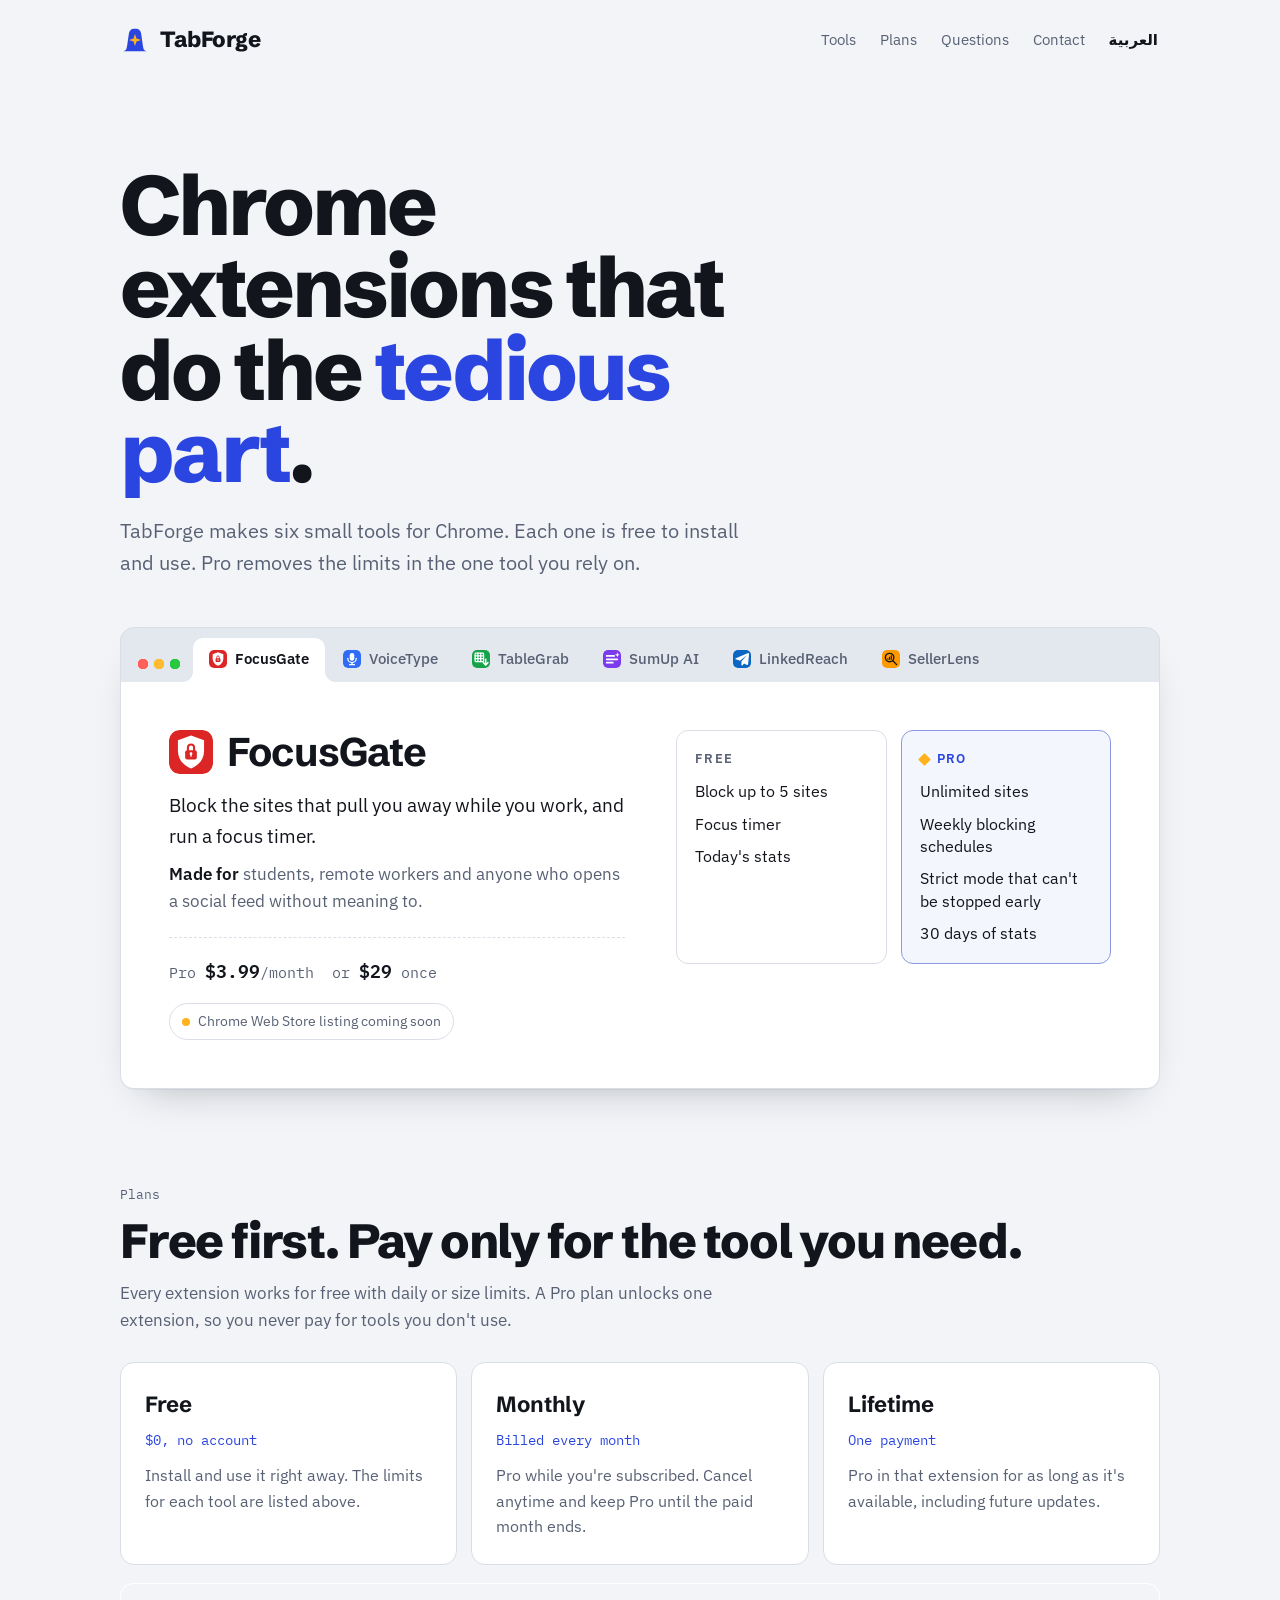
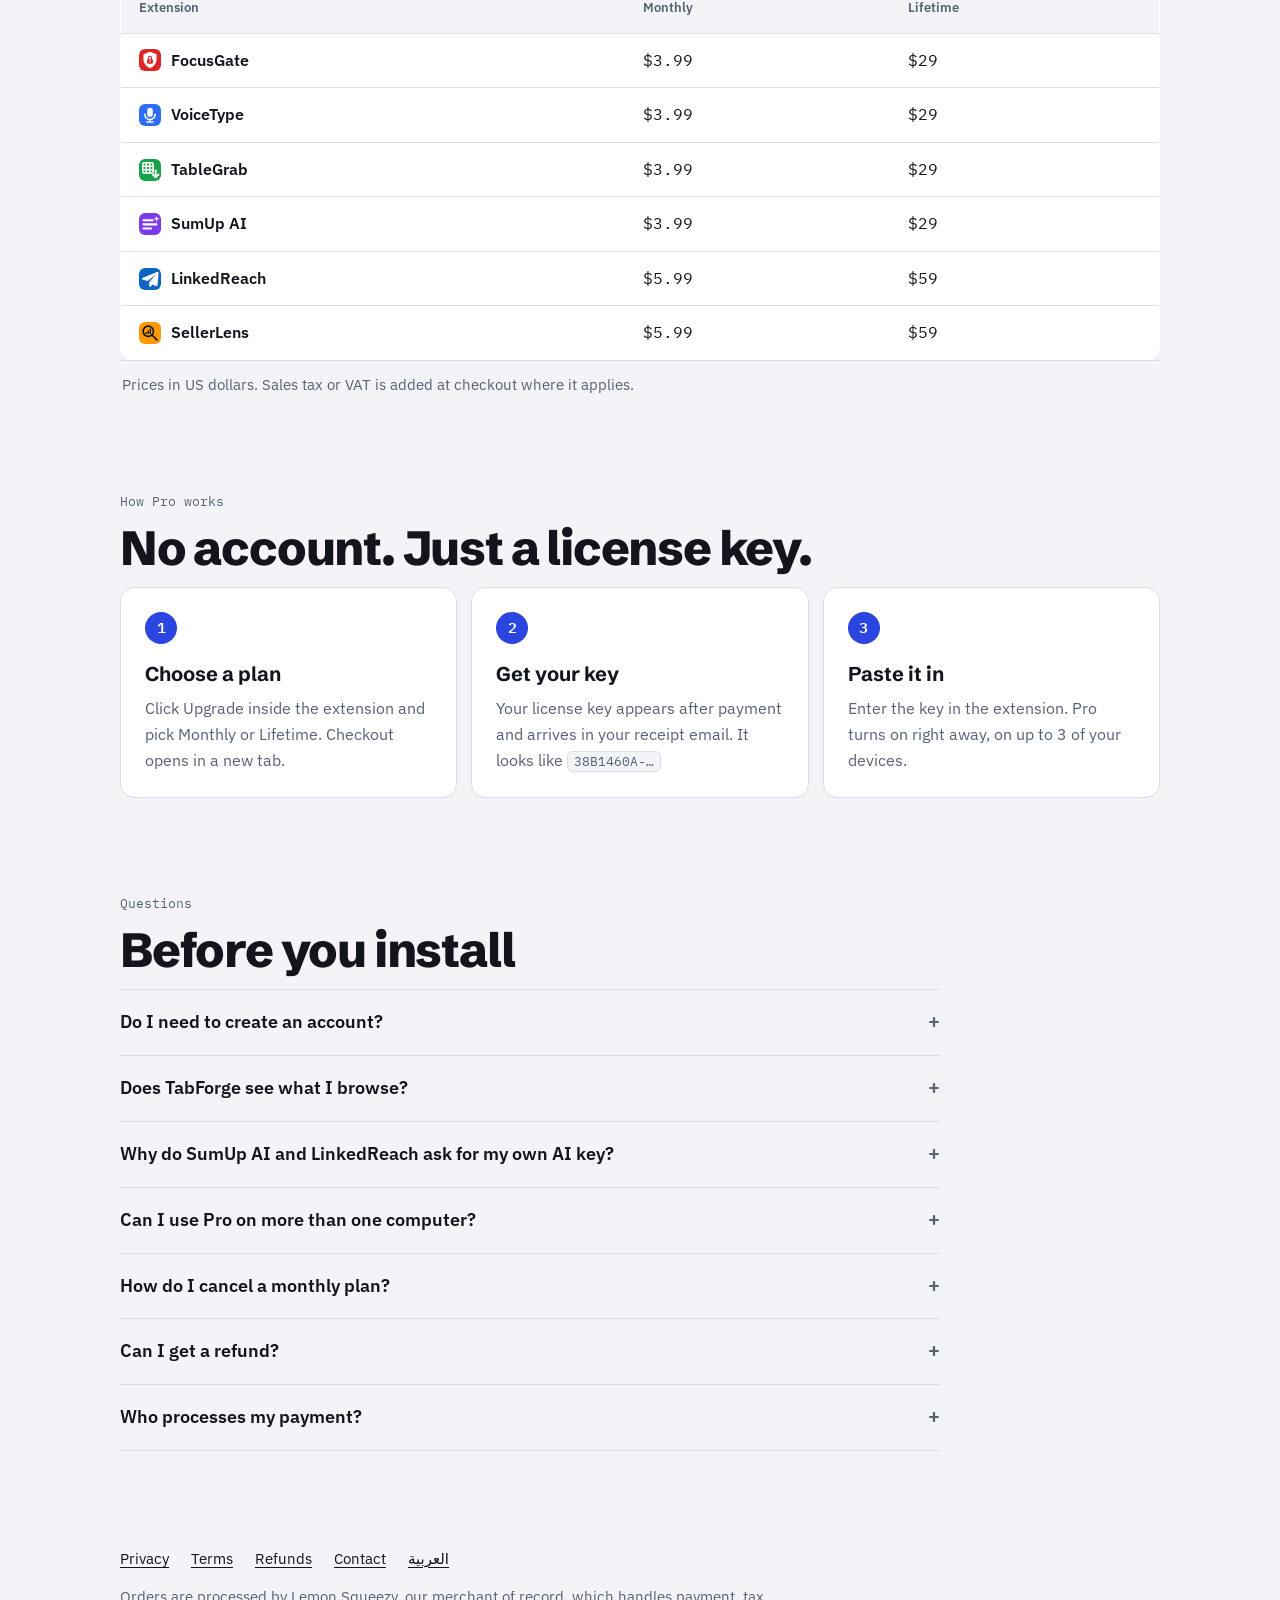
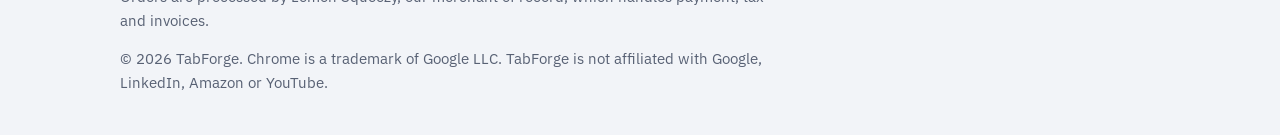
==== index.html @ 289bbcf0 "Add files via upload" ====
<!doctype html>
<html lang="en" dir="ltr">
<head>
  <meta charset="utf-8">
  <meta name="viewport" content="width=device-width, initial-scale=1">
  <title>TabForge: Chrome extensions that do the tedious part</title>
  <meta name="description" content="TabForge makes six focused Chrome extensions: FocusGate, VoiceType, TableGrab, SumUp AI, LinkedReach and SellerLens. Free to use, with optional Pro plans.">
  <link rel="icon" href="assets/logo.svg" type="image/svg+xml">
  <link rel="alternate" hreflang="ar" href="ar/">
  <link rel="alternate" hreflang="en" href="./">
  <link rel="preconnect" href="https://fonts.googleapis.com">
  <link rel="preconnect" href="https://fonts.gstatic.com" crossorigin>
  <link href="https://fonts.googleapis.com/css2?family=IBM+Plex+Mono:wght@400;600&family=IBM+Plex+Sans:wght@400;500;600&family=Schibsted+Grotesk:wght@700;800&display=swap" rel="stylesheet">
  <link rel="stylesheet" href="assets/style.css">
</head>
<body>
<a class="skip" href="#main">Skip to content</a>

<header class="site-head">
  <div class="wrap">
    <a class="brand" href="./"><img src="assets/logo.svg" alt="" width="30" height="30">TabForge</a>
    <nav class="nav" aria-label="Main">
      <a href="#tools">Tools</a>
      <a href="#plans">Plans</a>
      <a href="#faq">Questions</a>
      <a href="mailto:Devs@oaktreetech.com">Contact</a>
      <a class="lang" href="ar/" hreflang="ar" lang="ar">العربية</a>
    </nav>
  </div>
</header>

<main id="main">
  <div class="wrap">
    <div class="hero">
      <h1>Chrome extensions that do the <em>tedious part</em>.</h1>
      <p>TabForge makes six small tools for Chrome. Each one is free to install and use. Pro removes the limits in the one tool you rely on.</p>
    </div>

    <div class="window" id="tools">
      <nav class="strip" data-tabs aria-label="Extensions">
        <a class="tab" href="#focusgate" aria-selected="true"><img src="assets/icons/focusgate.svg" alt="">FocusGate</a>
        <a class="tab" href="#voicetype"><img src="assets/icons/voicetype.svg" alt="">VoiceType</a>
        <a class="tab" href="#tablegrab"><img src="assets/icons/tablegrab.svg" alt="">TableGrab</a>
        <a class="tab" href="#sumup-ai"><img src="assets/icons/sumup-ai.svg" alt="">SumUp AI</a>
        <a class="tab" href="#linkedreach"><img src="assets/icons/linkedreach.svg" alt="">LinkedReach</a>
        <a class="tab" href="#sellerlens"><img src="assets/icons/sellerlens.svg" alt="">SellerLens</a>
      </nav>

      <div class="panes">
        <article class="pane" id="focusgate">
          <div>
            <h3><img src="assets/icons/focusgate.svg" alt="">FocusGate</h3>
            <p class="lede">Block the sites that pull you away while you work, and run a focus timer.</p>
            <p class="for"><strong>Made for</strong> students, remote workers and anyone who opens a social feed without meaning to.</p>
            <div class="price-line"><span>Pro <b>$3.99</b>/month</span><span>or <b>$29</b> once</span></div>
            <span class="store-chip">Chrome Web Store listing coming soon</span>
          </div>
          <div class="tiers">
            <div class="tier"><h4>Free</h4><ul><li>Block up to 5 sites</li><li>Focus timer</li><li>Today's stats</li></ul></div>
            <div class="tier pro"><h4>Pro</h4><ul><li>Unlimited sites</li><li>Weekly blocking schedules</li><li>Strict mode that can't be stopped early</li><li>30 days of stats</li></ul></div>
          </div>
        </article>

        <article class="pane" id="voicetype">
          <div>
            <h3><img src="assets/icons/voicetype.svg" alt="">VoiceType</h3>
            <p class="lede">Speak into any text field on any website instead of typing.</p>
            <p class="for"><strong>Made for</strong> people who write a lot of messages and email, in Arabic dialects, English, French, German, Spanish, Turkish and more.</p>
            <div class="price-line"><span>Pro <b>$3.99</b>/month</span><span>or <b>$29</b> once</span></div>
            <span class="store-chip">Chrome Web Store listing coming soon</span>
          </div>
          <div class="tiers">
            <div class="tier"><h4>Free</h4><ul><li>20 dictation sessions a day</li><li>Mic button next to text fields</li><li>Keyboard shortcut</li></ul></div>
            <div class="tier pro"><h4>Pro</h4><ul><li>Unlimited dictation</li><li>Voice commands such as "new line" and "period"</li><li>Your own word replacements</li></ul></div>
          </div>
        </article>

        <article class="pane" id="tablegrab">
          <div>
            <h3><img src="assets/icons/tablegrab.svg" alt="">TableGrab</h3>
            <p class="lede">Turn any table or list on a web page into a spreadsheet file in one click.</p>
            <p class="for"><strong>Made for</strong> analysts, researchers and marketers who copy data out of websites.</p>
            <div class="price-line"><span>Pro <b>$3.99</b>/month</span><span>or <b>$29</b> once</span></div>
            <span class="store-chip">Chrome Web Store listing coming soon</span>
          </div>
          <div class="tiers">
            <div class="tier"><h4>Free</h4><ul><li>Up to 100 rows per export</li><li>CSV and JSON</li><li>Copy and paste into Google Sheets</li></ul></div>
            <div class="tier pro"><h4>Pro</h4><ul><li>Unlimited rows</li><li>Collect a table across many pages</li><li>Excel files</li></ul></div>
          </div>
        </article>

        <article class="pane" id="sumup-ai">
          <div>
            <h3><img src="assets/icons/sumup-ai.svg" alt="">SumUp AI</h3>
            <p class="lede">Summarize any article or YouTube video in a side panel, then ask it questions.</p>
            <p class="for"><strong>Made for</strong> students and readers. Use your own OpenAI, Claude or Gemini key, or Chrome's built-in AI.</p>
            <div class="price-line"><span>Pro <b>$3.99</b>/month</span><span>or <b>$29</b> once</span></div>
            <span class="store-chip">Chrome Web Store listing coming soon</span>
          </div>
          <div class="tiers">
            <div class="tier"><h4>Free</h4><ul><li>5 summaries a day</li><li>Pages and YouTube videos</li><li>Choice of length and language</li></ul></div>
            <div class="tier pro"><h4>Pro</h4><ul><li>Unlimited summaries</li><li>Chat with the page</li><li>History of past summaries</li><li>Export</li></ul></div>
          </div>
        </article>

        <article class="pane" id="linkedreach">
          <div>
            <h3><img src="assets/icons/linkedreach.svg" alt="">LinkedReach</h3>
            <p class="lede">Write LinkedIn messages from templates that fill in each person's details, and track who to follow up with.</p>
            <p class="for"><strong>Made for</strong> salespeople, recruiters and job seekers. Your contacts stay in your browser.</p>
            <div class="price-line"><span>Pro <b>$5.99</b>/month</span><span>or <b>$59</b> once</span></div>
            <span class="store-chip">Chrome Web Store listing coming soon</span>
          </div>
          <div class="tiers">
            <div class="tier"><h4>Free</h4><ul><li>3 message templates</li><li>25 saved contacts</li><li>Follow-up reminders</li></ul></div>
            <div class="tier pro"><h4>Pro</h4><ul><li>Unlimited templates and contacts</li><li>AI-written drafts with your own key</li><li>CSV export</li></ul></div>
          </div>
        </article>

        <article class="pane" id="sellerlens">
          <div>
            <h3><img src="assets/icons/sellerlens.svg" alt="">SellerLens</h3>
            <p class="lede">See estimated monthly sales, a listing score and a profit calculator on every Amazon product page.</p>
            <p class="for"><strong>Made for</strong> Amazon sellers and product researchers on Amazon.com, .sa, .ae, .eg, .co.uk, .de, .ca and .in.</p>
            <div class="price-line"><span>Pro <b>$5.99</b>/month</span><span>or <b>$59</b> once</span></div>
            <span class="store-chip">Chrome Web Store listing coming soon</span>
          </div>
          <div class="tiers">
            <div class="tier"><h4>Free</h4><ul><li>Product page analysis</li><li>Sales and revenue estimate</li><li>Profit calculator</li></ul></div>
            <div class="tier pro"><h4>Pro</h4><ul><li>Saved profit calculations</li><li>Analysis on search result pages</li><li>Export</li></ul></div>
          </div>
        </article>
      </div>
    </div>

    <section id="plans" aria-labelledby="plans-title">
      <p class="eyebrow">Plans</p>
      <h2 id="plans-title">Free first. Pay only for the tool you need.</h2>
      <p class="section-intro">Every extension works for free with daily or size limits. A Pro plan unlocks one extension, so you never pay for tools you don't use.</p>

      <div class="plans">
        <div class="plan"><h3>Free</h3><p class="tag">$0, no account</p><p>Install and use it right away. The limits for each tool are listed above.</p></div>
        <div class="plan"><h3>Monthly</h3><p class="tag">Billed every month</p><p>Pro while you're subscribed. Cancel anytime and keep Pro until the paid month ends.</p></div>
        <div class="plan"><h3>Lifetime</h3><p class="tag">One payment</p><p>Pro in that extension for as long as it's available, including future updates.</p></div>
      </div>

      <div class="table-scroll">
        <table class="price-table">
          <caption class="fine">Prices in US dollars. Sales tax or VAT is added at checkout where it applies.</caption>
          <thead><tr><th scope="col">Extension</th><th scope="col">Monthly</th><th scope="col">Lifetime</th></tr></thead>
          <tbody>
            <tr><th scope="row"><span class="tool"><img src="assets/icons/focusgate.svg" alt="">FocusGate</span></th><td class="num">$3.99</td><td class="num">$29</td></tr>
            <tr><th scope="row"><span class="tool"><img src="assets/icons/voicetype.svg" alt="">VoiceType</span></th><td class="num">$3.99</td><td class="num">$29</td></tr>
            <tr><th scope="row"><span class="tool"><img src="assets/icons/tablegrab.svg" alt="">TableGrab</span></th><td class="num">$3.99</td><td class="num">$29</td></tr>
            <tr><th scope="row"><span class="tool"><img src="assets/icons/sumup-ai.svg" alt="">SumUp AI</span></th><td class="num">$3.99</td><td class="num">$29</td></tr>
            <tr><th scope="row"><span class="tool"><img src="assets/icons/linkedreach.svg" alt="">LinkedReach</span></th><td class="num">$5.99</td><td class="num">$59</td></tr>
            <tr><th scope="row"><span class="tool"><img src="assets/icons/sellerlens.svg" alt="">SellerLens</span></th><td class="num">$5.99</td><td class="num">$59</td></tr>
          </tbody>
        </table>
      </div>
    </section>

    <section aria-labelledby="how-title">
      <p class="eyebrow">How Pro works</p>
      <h2 id="how-title">No account. Just a license key.</h2>
      <ol class="steps">
        <li><h3>Choose a plan</h3><p>Click Upgrade inside the extension and pick Monthly or Lifetime. Checkout opens in a new tab.</p></li>
        <li><h3>Get your key</h3><p>Your license key appears after payment and arrives in your receipt email. It looks like <span class="key">38B1460A-…</span></p></li>
        <li><h3>Paste it in</h3><p>Enter the key in the extension. Pro turns on right away, on up to 3 of your devices.</p></li>
      </ol>
    </section>

    <section id="faq" aria-labelledby="faq-title">
      <p class="eyebrow">Questions</p>
      <h2 id="faq-title">Before you install</h2>
      <div class="faq">
        <details><summary>Do I need to create an account?</summary><p>No. The free version works as soon as you install it. Pro only needs the license key from your receipt email.</p></details>
        <details><summary>Does TabForge see what I browse?</summary><p>No. We don't run servers that collect your data. Your settings, contacts and history stay in your browser. The only data that leaves it is described in each extension's <a href="privacy.html">privacy policy</a>, such as a license check or text you send to the AI provider you picked.</p></details>
        <details><summary>Why do SumUp AI and LinkedReach ask for my own AI key?</summary><p>So you pay the AI provider directly at their price and your text goes straight to them. The key is stored in your browser and sent only to that provider. SumUp AI also works with Chrome's built-in AI, which needs no key.</p></details>
        <details><summary>Can I use Pro on more than one computer?</summary><p>Yes. One license key works on up to 3 Chrome profiles or devices. You can free a slot by removing the key from an old device.</p></details>
        <details><summary>How do I cancel a monthly plan?</summary><p>Use the "Manage subscription" link in your receipt email. Pro stays on until the end of the month you paid for, then the extension returns to the free version. Your data is kept.</p></details>
        <details><summary>Can I get a refund?</summary><p>Yes, within 14 days of your first payment for any plan. See the <a href="refund.html">refund policy</a>.</p></details>
        <details><summary>Who processes my payment?</summary><p>Orders are processed by Lemon Squeezy, our merchant of record. They handle the payment, sales tax and your invoice. We never see your card details.</p></details>
      </div>
    </section>
  </div>
</main>

<footer class="site-foot">
  <div class="wrap">
    <nav aria-label="Legal">
      <a href="privacy.html">Privacy</a>
      <a href="terms.html">Terms</a>
      <a href="refund.html">Refunds</a>
      <a href="mailto:Devs@oaktreetech.com">Contact</a>
      <a href="ar/" hreflang="ar" lang="ar">العربية</a>
    </nav>
    <p>Orders are processed by Lemon Squeezy, our merchant of record, which handles payment, tax and invoices.</p>
    <p>© 2026 TabForge. Chrome is a trademark of Google LLC. TabForge is not affiliated with Google, LinkedIn, Amazon or YouTube.</p>
  </div>
</footer>

<script src="assets/tabs.js"></script>
</body>
</html>
---- assets/style.css ----
/* TabForge site. Tokens first; every color and type decision derives from these. */
:root {
  --paper: #f2f4f8;
  --paper-deep: #e3e7ee;
  --surface: #ffffff;
  --ink: #12151c;
  --muted: #586174;
  --line: #d9dee7;
  --cobalt: #2b45e0;
  --cobalt-ink: #ffffff;
  --spark: #ffb21a;
  --spark-ink: #3a2600;
  --shadow: 0 1px 0 rgba(18, 21, 28, .04), 0 18px 40px -24px rgba(18, 21, 28, .35);

  --display: "Schibsted Grotesk", "IBM Plex Sans", system-ui, sans-serif;
  --body: "IBM Plex Sans", system-ui, -apple-system, "Segoe UI", sans-serif;
  --mono: "IBM Plex Mono", ui-monospace, "Cascadia Mono", monospace;

  --gutter: clamp(16px, 4vw, 40px);
  --max: 1120px;
  --radius: 14px;
  color-scheme: light;
}

@media (prefers-color-scheme: dark) {
  :root {
    --paper: #0f1218;
    --paper-deep: #0a0c11;
    --surface: #171b23;
    --ink: #e9ecf2;
    --muted: #9aa3b5;
    --line: #2a303c;
    --cobalt: #8a9aff;
    --cobalt-ink: #0b0f2a;
    --spark: #ffc34d;
    --spark-ink: #2a1b00;
    --shadow: 0 1px 0 rgba(0, 0, 0, .3), 0 18px 40px -24px rgba(0, 0, 0, .8);
    color-scheme: dark;
  }
}

html[lang="ar"] {
  --display: "IBM Plex Sans Arabic", "IBM Plex Sans", system-ui, sans-serif;
  --body: "IBM Plex Sans Arabic", "IBM Plex Sans", system-ui, sans-serif;
}

*, *::before, *::after { box-sizing: border-box; }

html { -webkit-text-size-adjust: 100%; scroll-behavior: smooth; }
@media (prefers-reduced-motion: reduce) { html { scroll-behavior: auto; } }

body {
  margin: 0;
  background: var(--paper);
  color: var(--ink);
  font-family: var(--body);
  font-size: 17px;
  line-height: 1.6;
  overflow-x: hidden;
}

img, svg { display: block; max-width: 100%; }
a { color: var(--cobalt); text-underline-offset: 3px; }
a:hover { text-decoration-thickness: 2px; }

:focus-visible {
  outline: 3px solid var(--cobalt);
  outline-offset: 3px;
  border-radius: 6px;
}

.skip {
  position: absolute; inset-inline-start: 12px; top: -60px;
  background: var(--ink); color: var(--paper); padding: 10px 14px; border-radius: 8px; z-index: 10;
}
.skip:focus { top: 12px; }

.wrap { max-width: var(--max); margin: 0 auto; padding: 0 var(--gutter); }

/* ---------- Header ---------- */
.site-head { padding: 22px 0; }
.site-head .wrap { display: flex; align-items: center; justify-content: space-between; gap: 16px; flex-wrap: wrap; }
.brand {
  display: inline-flex; align-items: center; gap: 10px;
  font-family: var(--display); font-weight: 800; font-size: 22px; letter-spacing: -.02em;
  color: var(--ink); text-decoration: none;
}
.brand svg { width: 30px; height: 30px; }
.nav { display: flex; gap: 6px 20px; flex-wrap: wrap; font-size: 15px; }
.nav a { color: var(--muted); text-decoration: none; padding: 6px 2px; }
.nav a:hover { color: var(--ink); }
.nav .lang { color: var(--ink); font-weight: 600; }

/* ---------- Hero ---------- */
.hero { padding: clamp(28px, 7vw, 84px) 0 clamp(28px, 5vw, 48px); }
.hero h1 {
  font-family: var(--display);
  font-weight: 800;
  font-size: clamp(38px, 7.2vw, 84px);
  line-height: .98;
  letter-spacing: -.035em;
  margin: 0;
  max-width: 13ch;
}
html[lang="ar"] .hero h1 { letter-spacing: 0; line-height: 1.2; max-width: 16ch; }
.hero h1 em { font-style: normal; color: var(--cobalt); }
.hero p {
  margin: 22px 0 0;
  font-size: clamp(17px, 2vw, 20px);
  color: var(--muted);
  max-width: 52ch;
}

/* ---------- Signature: the browser window ---------- */
.window {
  background: var(--paper-deep);
  border: 1px solid var(--line);
  border-radius: var(--radius);
  box-shadow: var(--shadow);
  overflow: hidden;
}
.strip {
  display: flex;
  align-items: flex-end;
  gap: 2px;
  padding: 10px 12px 0;
  overflow-x: auto;
  scrollbar-width: thin;
}
.strip::before {
  /* window controls, purely decorative */
  content: "";
  flex: 0 0 auto;
  width: 46px; height: 12px;
  margin: 0 8px 12px 4px;
  background:
    radial-gradient(circle at 6px 6px, #ff5f57 5px, transparent 5.5px),
    radial-gradient(circle at 22px 6px, #febc2e 5px, transparent 5.5px),
    radial-gradient(circle at 38px 6px, #28c840 5px, transparent 5.5px);
}
html[dir="rtl"] .strip::before { margin: 0 4px 12px 8px; }

.tab {
  position: relative;
  flex: 0 0 auto;
  display: inline-flex; align-items: center; gap: 8px;
  padding: 9px 16px 11px;
  border-radius: 10px 10px 0 0;
  color: var(--muted);
  font-size: 15px; font-weight: 500;
  text-decoration: none;
  white-space: nowrap;
  transition: background-color .15s ease, color .15s ease;
}
.tab img { width: 18px; height: 18px; border-radius: 5px; }
.tab:hover { color: var(--ink); background: color-mix(in srgb, var(--surface) 45%, transparent); }
.tab[aria-selected="true"] {
  background: var(--surface);
  color: var(--ink);
  font-weight: 600;
}
/* concave feet that make the active tab read as a real browser tab */
.tab[aria-selected="true"]::before,
.tab[aria-selected="true"]::after {
  content: "";
  position: absolute; bottom: 0;
  width: 10px; height: 10px;
  pointer-events: none;
}
.tab[aria-selected="true"]::before {
  inset-inline-start: -10px;
  background: radial-gradient(circle at 0 0, transparent 9.5px, var(--surface) 10px);
}
.tab[aria-selected="true"]::after {
  inset-inline-end: -10px;
  background: radial-gradient(circle at 100% 0, transparent 9.5px, var(--surface) 10px);
}
html[dir="rtl"] .tab[aria-selected="true"]::before { background: radial-gradient(circle at 100% 0, transparent 9.5px, var(--surface) 10px); }
html[dir="rtl"] .tab[aria-selected="true"]::after { background: radial-gradient(circle at 0 0, transparent 9.5px, var(--surface) 10px); }

.panes { background: var(--surface); }
.pane {
  display: grid;
  grid-template-columns: minmax(0, 1.05fr) minmax(0, 1fr);
  gap: clamp(20px, 4vw, 56px);
  padding: clamp(22px, 4vw, 48px);
  border-top: 1px solid var(--line);
}
.pane:first-child { border-top: 0; }
.js .pane { border-top: 0; }
.js .pane[hidden] { display: none; }

.pane h3 {
  font-family: var(--display);
  font-size: clamp(28px, 3.6vw, 40px);
  line-height: 1.05;
  letter-spacing: -.02em;
  margin: 0;
  display: flex; align-items: center; gap: 14px;
}
html[lang="ar"] .pane h3 { letter-spacing: 0; line-height: 1.3; }
.pane h3 img { width: 44px; height: 44px; border-radius: 11px; flex: 0 0 auto; }
.pane .lede { font-size: 19px; margin: 16px 0 10px; }
.pane .for { color: var(--muted); margin: 0 0 22px; }
.pane .for strong { color: var(--ink); font-weight: 600; }

.price-line {
  display: flex; flex-wrap: wrap; gap: 8px 18px; align-items: baseline;
  font-family: var(--mono); font-size: 15px; color: var(--muted);
  padding-top: 18px; border-top: 1px dashed var(--line);
}
.price-line b { color: var(--ink); font-weight: 600; font-size: 18px; }
.store-chip {
  display: inline-flex; align-items: center; gap: 8px;
  margin-top: 18px;
  font-size: 14px; color: var(--muted);
  border: 1px solid var(--line); border-radius: 999px; padding: 6px 12px;
}
.store-chip::before { content: ""; width: 8px; height: 8px; border-radius: 50%; background: var(--spark); }

.tiers { display: grid; grid-template-columns: 1fr 1fr; gap: 14px; align-content: start; }
.tier {
  border: 1px solid var(--line);
  border-radius: 12px;
  padding: 18px 18px 8px;
}
.tier h4 {
  margin: 0 0 10px;
  font-size: 13px; font-weight: 600; letter-spacing: .08em; text-transform: uppercase;
  color: var(--muted);
}
html[lang="ar"] .tier h4 { letter-spacing: 0; font-size: 15px; }
.tier.pro { border-color: color-mix(in srgb, var(--cobalt) 45%, var(--line)); background: color-mix(in srgb, var(--cobalt) 5%, var(--surface)); }
.tier.pro h4 { color: var(--cobalt); display: flex; align-items: center; gap: 8px; }
.tier.pro h4::before {
  /* the spark from the logo marks Pro everywhere */
  content: "";
  width: 9px; height: 9px;
  background: var(--spark);
  transform: rotate(45deg);
  border-radius: 1px;
}
.tier ul { margin: 0; padding: 0; list-style: none; }
.tier li { padding: 0 0 10px; font-size: 15.5px; line-height: 1.45; }

/* ---------- Sections ---------- */
section { padding: clamp(48px, 8vw, 96px) 0 0; }
.eyebrow {
  font-family: var(--mono); font-size: 13px; color: var(--muted);
  margin: 0 0 10px;
}
h2 {
  font-family: var(--display);
  font-weight: 800;
  font-size: clamp(30px, 4.4vw, 48px);
  line-height: 1.05;
  letter-spacing: -.025em;
  margin: 0 0 14px;
}
html[lang="ar"] h2 { letter-spacing: 0; line-height: 1.3; }
.section-intro { color: var(--muted); max-width: 60ch; margin: 0 0 28px; }

/* Plans */
.plans { display: grid; grid-template-columns: repeat(3, minmax(0, 1fr)); gap: 14px; }
.plan {
  background: var(--surface);
  border: 1px solid var(--line);
  border-radius: var(--radius);
  padding: 24px;
}
.plan h3 { font-family: var(--display); font-size: 22px; margin: 0 0 6px; }
.plan .tag { font-family: var(--mono); font-size: 14px; color: var(--cobalt); margin: 0 0 12px; }
.plan p { margin: 0; color: var(--muted); font-size: 16px; }

.price-table {
  width: 100%;
  margin-top: 18px;
  border-collapse: collapse;
  background: var(--surface);
  border: 1px solid var(--line);
  border-radius: var(--radius);
  overflow: hidden;
  font-size: 16px;
}
.table-scroll { overflow-x: auto; border-radius: var(--radius); }
.price-table th, .price-table td { padding: 14px 18px; text-align: start; border-bottom: 1px solid var(--line); }
.price-table tr:last-child td { border-bottom: 0; }
.price-table thead th { font-size: 13px; font-weight: 600; color: var(--muted); background: var(--paper); }
.price-table td.num { font-family: var(--mono); white-space: nowrap; }
.price-table .tool { display: flex; align-items: center; gap: 10px; font-weight: 600; white-space: nowrap; }
.price-table .tool img { width: 22px; height: 22px; border-radius: 6px; }
.fine { font-size: 14.5px; color: var(--muted); margin: 12px 0 0; }

/* How Pro works: a real three-step sequence */
.steps { list-style: none; margin: 0; padding: 0; display: grid; grid-template-columns: repeat(3, minmax(0, 1fr)); gap: 14px; counter-reset: step; }
.steps li {
  counter-increment: step;
  background: var(--surface);
  border: 1px solid var(--line);
  border-radius: var(--radius);
  padding: 24px;
}
.steps li::before {
  content: counter(step);
  display: inline-grid; place-items: center;
  width: 32px; height: 32px; border-radius: 50%;
  background: var(--cobalt); color: var(--cobalt-ink);
  font-family: var(--mono); font-weight: 600; font-size: 15px;
  margin-bottom: 14px;
}
.steps h3 { font-family: var(--display); font-size: 20px; margin: 0 0 6px; }
.steps p { margin: 0; color: var(--muted); font-size: 16px; }
.key {
  font-family: var(--mono); font-size: 13px;
  background: var(--paper); border: 1px solid var(--line); border-radius: 6px;
  padding: 1px 6px; white-space: nowrap;
}

/* FAQ */
.faq { border-top: 1px solid var(--line); max-width: 820px; }
.faq details { border-bottom: 1px solid var(--line); }
.faq summary {
  cursor: pointer; list-style: none;
  padding: 18px 0;
  font-weight: 600; font-size: 18px;
  display: flex; justify-content: space-between; gap: 16px;
}
.faq summary::-webkit-details-marker { display: none; }
.faq summary::after { content: "+"; font-family: var(--mono); color: var(--muted); font-size: 20px; line-height: 1.2; }
.faq details[open] summary::after { content: "−"; }
.faq details p { margin: 0 0 18px; color: var(--muted); max-width: 70ch; }

/* Contact */
.contact {
  display: flex; flex-wrap: wrap; align-items: center; justify-content: space-between; gap: 18px;
  background: var(--surface); border: 1px solid var(--line); border-radius: var(--radius);
  padding: clamp(22px, 4vw, 36px);
}
.contact h2 { margin: 0 0 6px; font-size: clamp(26px, 3.4vw, 36px); }
.contact p { margin: 0; color: var(--muted); }
.button {
  display: inline-flex; align-items: center; justify-content: center; min-height: 48px;
  padding: 0 22px; border-radius: 10px;
  background: var(--cobalt); color: var(--cobalt-ink);
  font-weight: 600; text-decoration: none;
}
.button:hover { filter: brightness(1.08); }

/* Footer */
.site-foot { padding: clamp(48px, 8vw, 96px) 0 40px; font-size: 15px; color: var(--muted); }
.site-foot .wrap { display: grid; gap: 14px; }
.site-foot nav { display: flex; flex-wrap: wrap; gap: 8px 22px; }
.site-foot nav a { color: var(--ink); }
.site-foot p { margin: 0; max-width: 72ch; }

/* ---------- Legal pages ---------- */
.doc { max-width: 760px; padding-top: clamp(20px, 5vw, 56px); }
.doc h1 { font-family: var(--display); font-weight: 800; font-size: clamp(36px, 6vw, 56px); letter-spacing: -.03em; line-height: 1.02; margin: 0 0 10px; }
.doc .updated { font-family: var(--mono); font-size: 14px; color: var(--muted); margin: 0 0 32px; }
.doc h2 { font-size: clamp(24px, 3vw, 30px); margin: 44px 0 10px; scroll-margin-top: 20px; }
.doc h3 { font-size: 19px; margin: 26px 0 6px; }
.doc p, .doc li { color: var(--ink); }
.doc ul { padding-inline-start: 22px; }
.doc li { margin-bottom: 6px; }
.doc .toc { background: var(--surface); border: 1px solid var(--line); border-radius: 12px; padding: 16px 20px; }
.doc .toc ul { margin: 6px 0 0; columns: 2; column-gap: 28px; }
.doc code { font-family: var(--mono); font-size: .88em; background: var(--surface); border: 1px solid var(--line); border-radius: 5px; padding: 0 5px; }

/* ---------- Responsive ---------- */
@media (max-width: 860px) {
  .pane { grid-template-columns: 1fr; }
  .plans, .steps { grid-template-columns: 1fr; }
}
@media (max-width: 520px) {
  body { font-size: 16px; }
  .tiers { grid-template-columns: 1fr; }
  .tab { padding: 9px 12px 11px; font-size: 14px; }
  .doc .toc ul { columns: 1; }
  .price-table th, .price-table td { padding: 12px; }
}
@media (prefers-reduced-motion: reduce) {
  .tab { transition: none; }
}
.price-table caption { caption-side: bottom; text-align: start; padding: 0 2px; }
/* Arabic words look broken in a monospace face: keep mono for numbers only. */
html[lang="ar"] .price-line,
html[lang="ar"] .plan .tag,
html[lang="ar"] .eyebrow { font-family: var(--body); }
html[lang="ar"] .price-line b { font-family: var(--mono); }
html[lang="ar"] .eyebrow { font-size: 14px; }
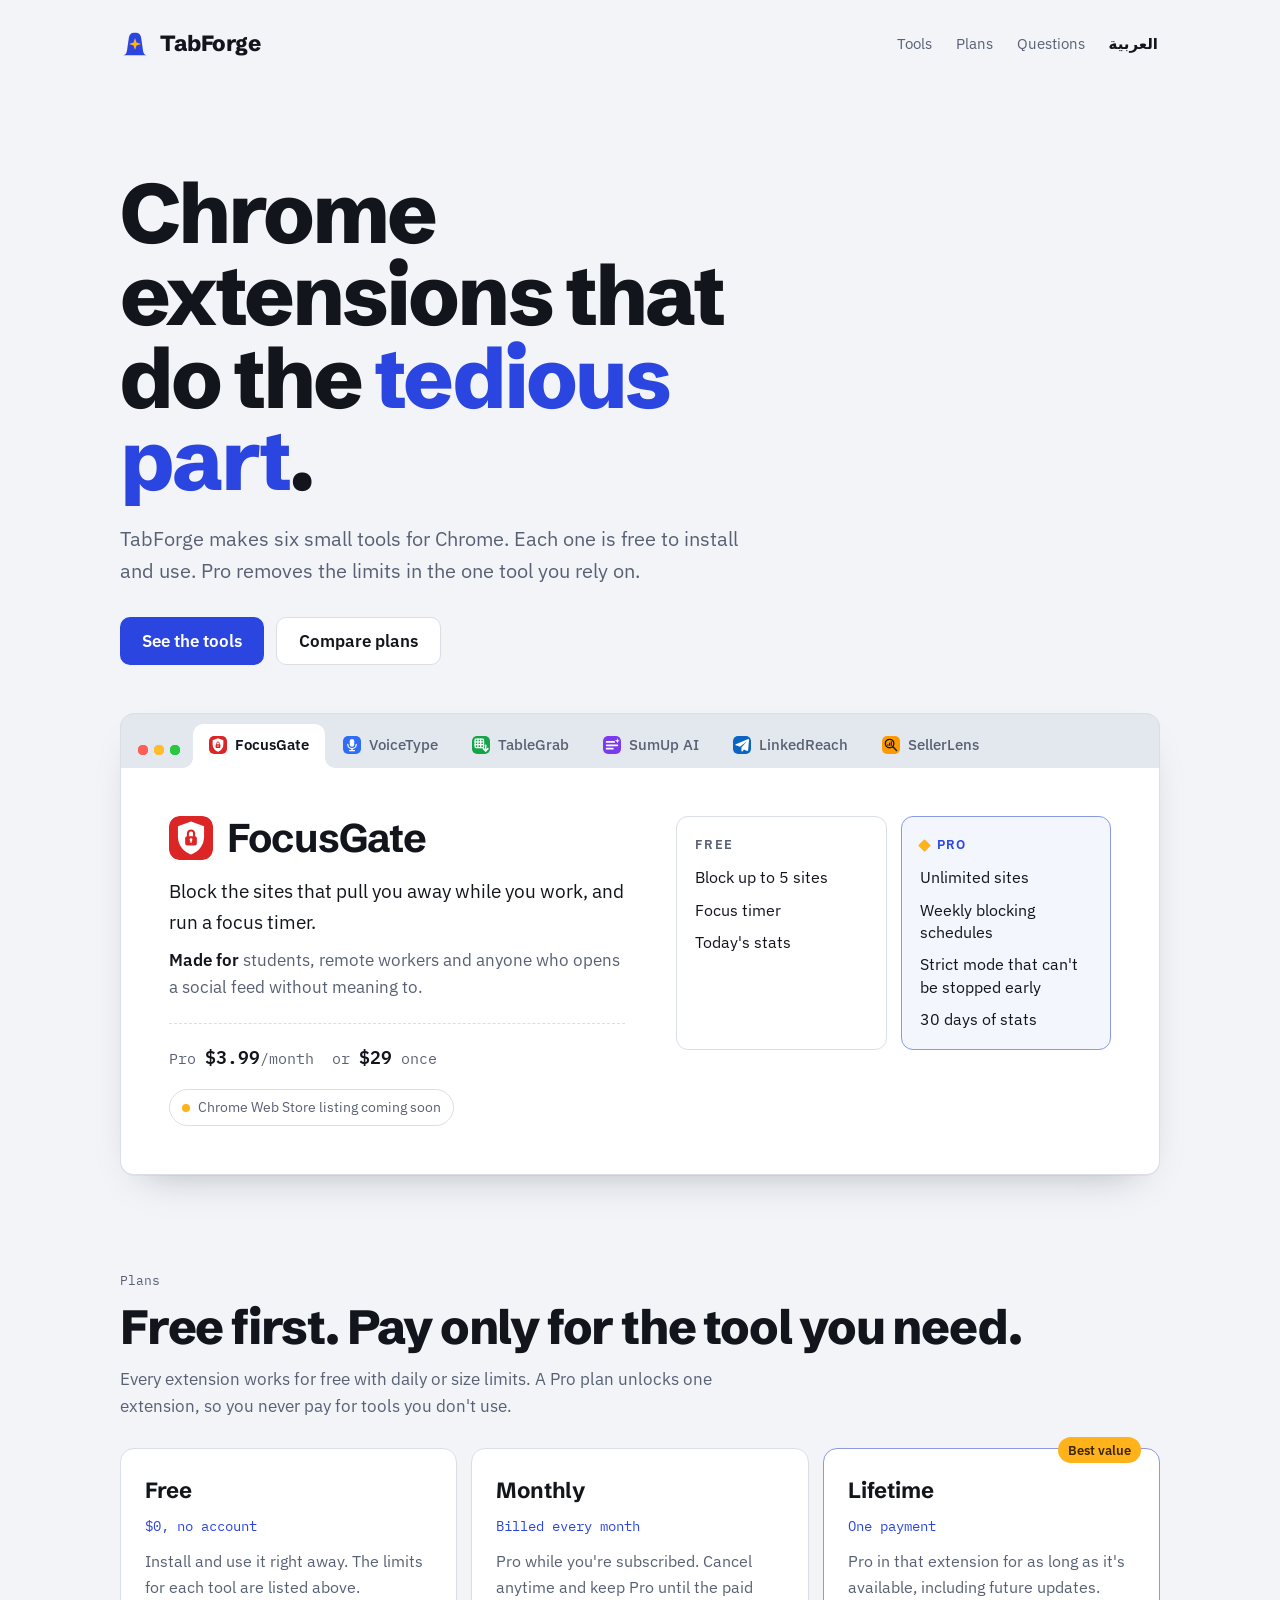
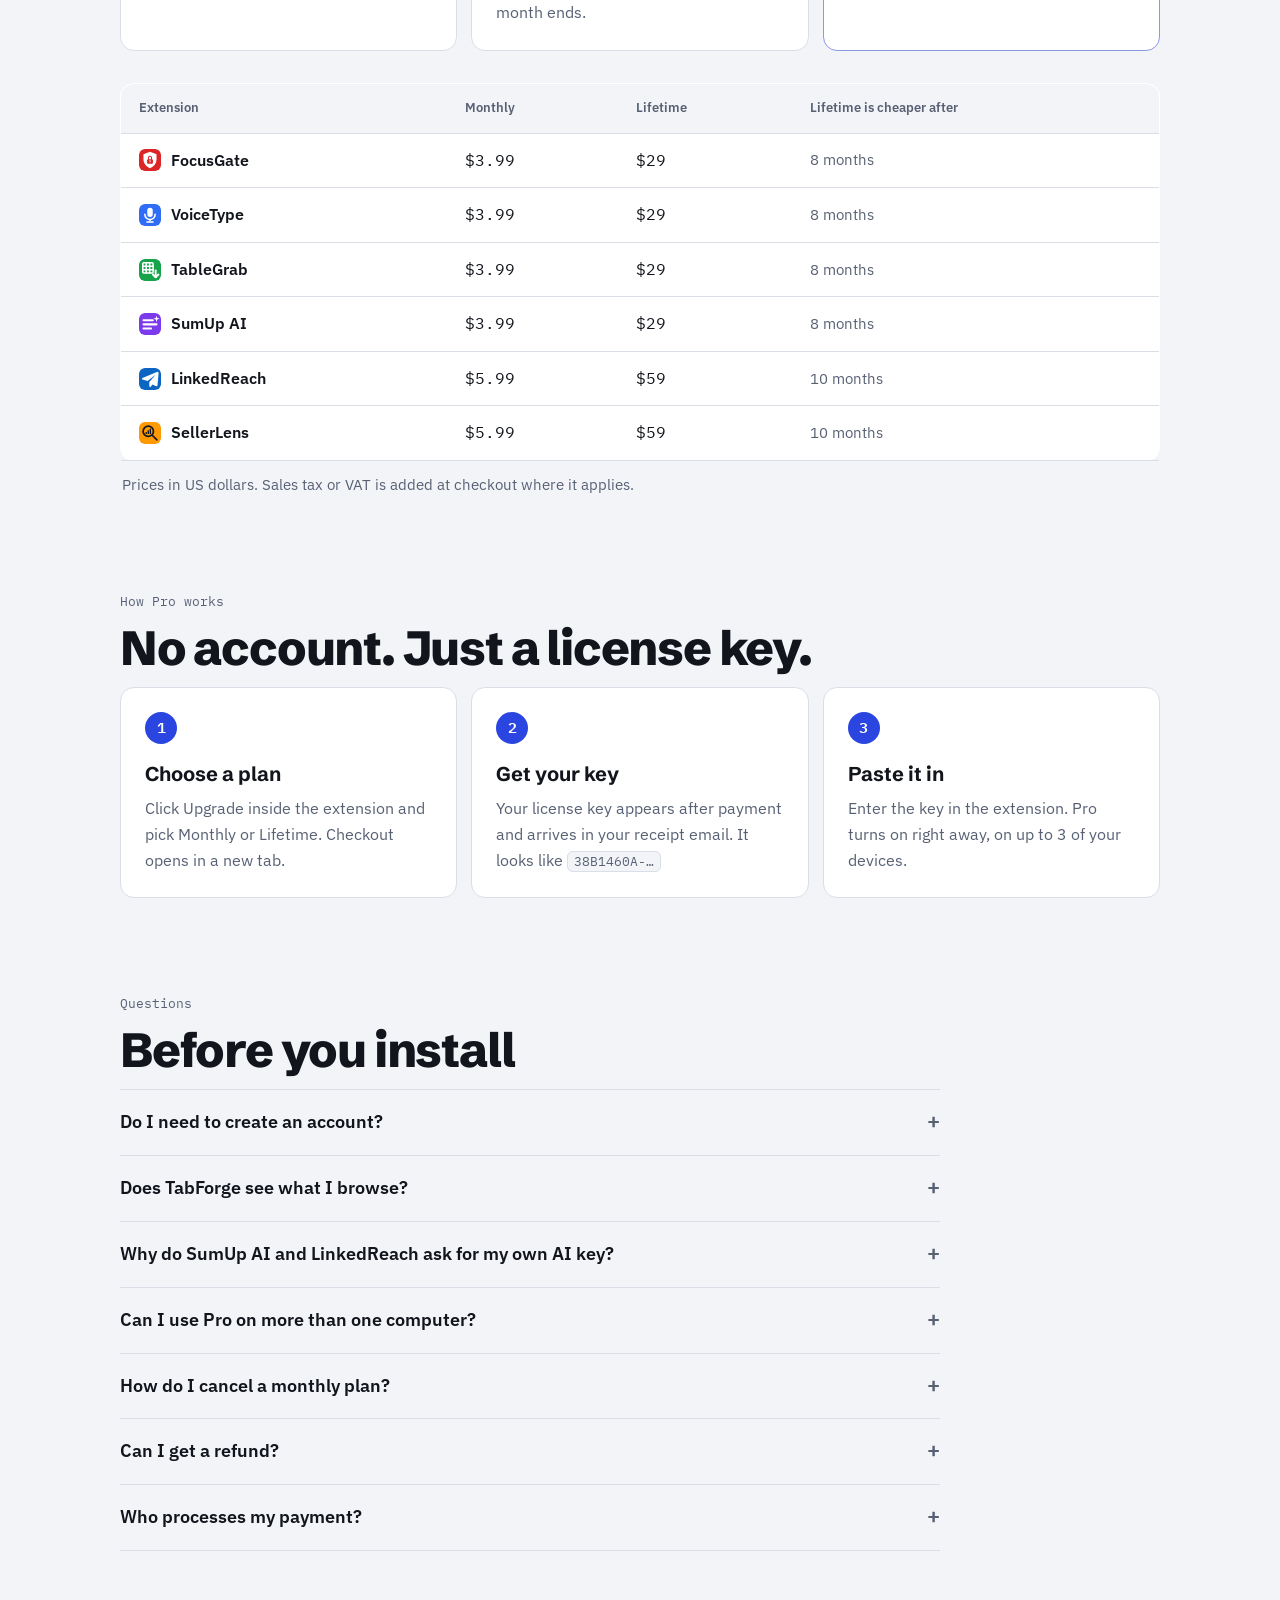
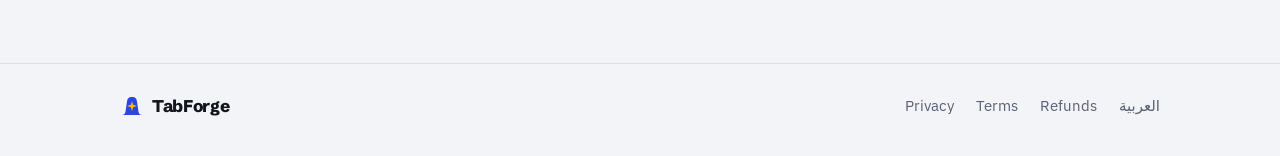
==== commit a918a300: "Remove contact email and footer notes, add hero actions and lifetime savings Co-Authored-By: Claude " ====
--- a/index.html
+++ b/index.html
@@ -23,7 +23,6 @@
       <a href="#tools">Tools</a>
       <a href="#plans">Plans</a>
       <a href="#faq">Questions</a>
-      <a href="mailto:Devs@oaktreetech.com">Contact</a>
       <a class="lang" href="ar/" hreflang="ar" lang="ar">العربية</a>
     </nav>
   </div>
@@ -34,6 +33,7 @@
     <div class="hero">
       <h1>Chrome extensions that do the <em>tedious part</em>.</h1>
       <p>TabForge makes six small tools for Chrome. Each one is free to install and use. Pro removes the limits in the one tool you rely on.</p>
+      <div class="actions"><a class="button" href="#tools">See the tools</a><a class="button-ghost" href="#plans">Compare plans</a></div>
     </div>
 
     <div class="window" id="tools">
@@ -141,20 +141,20 @@
       <div class="plans">
         <div class="plan"><h3>Free</h3><p class="tag">$0, no account</p><p>Install and use it right away. The limits for each tool are listed above.</p></div>
         <div class="plan"><h3>Monthly</h3><p class="tag">Billed every month</p><p>Pro while you're subscribed. Cancel anytime and keep Pro until the paid month ends.</p></div>
-        <div class="plan"><h3>Lifetime</h3><p class="tag">One payment</p><p>Pro in that extension for as long as it's available, including future updates.</p></div>
+        <div class="plan best"><span class="flag">Best value</span><h3>Lifetime</h3><p class="tag">One payment</p><p>Pro in that extension for as long as it's available, including future updates.</p></div>
       </div>
 
       <div class="table-scroll">
         <table class="price-table">
           <caption class="fine">Prices in US dollars. Sales tax or VAT is added at checkout where it applies.</caption>
-          <thead><tr><th scope="col">Extension</th><th scope="col">Monthly</th><th scope="col">Lifetime</th></tr></thead>
+          <thead><tr><th scope="col">Extension</th><th scope="col">Monthly</th><th scope="col">Lifetime</th><th scope="col">Lifetime is cheaper after</th></tr></thead>
           <tbody>
-            <tr><th scope="row"><span class="tool"><img src="assets/icons/focusgate.svg" alt="">FocusGate</span></th><td class="num">$3.99</td><td class="num">$29</td></tr>
-            <tr><th scope="row"><span class="tool"><img src="assets/icons/voicetype.svg" alt="">VoiceType</span></th><td class="num">$3.99</td><td class="num">$29</td></tr>
-            <tr><th scope="row"><span class="tool"><img src="assets/icons/tablegrab.svg" alt="">TableGrab</span></th><td class="num">$3.99</td><td class="num">$29</td></tr>
-            <tr><th scope="row"><span class="tool"><img src="assets/icons/sumup-ai.svg" alt="">SumUp AI</span></th><td class="num">$3.99</td><td class="num">$29</td></tr>
-            <tr><th scope="row"><span class="tool"><img src="assets/icons/linkedreach.svg" alt="">LinkedReach</span></th><td class="num">$5.99</td><td class="num">$59</td></tr>
-            <tr><th scope="row"><span class="tool"><img src="assets/icons/sellerlens.svg" alt="">SellerLens</span></th><td class="num">$5.99</td><td class="num">$59</td></tr>
+            <tr><th scope="row"><span class="tool"><img src="assets/icons/focusgate.svg" alt="">FocusGate</span></th><td class="num">$3.99</td><td class="num">$29</td><td class="save">8 months</td></tr>
+            <tr><th scope="row"><span class="tool"><img src="assets/icons/voicetype.svg" alt="">VoiceType</span></th><td class="num">$3.99</td><td class="num">$29</td><td class="save">8 months</td></tr>
+            <tr><th scope="row"><span class="tool"><img src="assets/icons/tablegrab.svg" alt="">TableGrab</span></th><td class="num">$3.99</td><td class="num">$29</td><td class="save">8 months</td></tr>
+            <tr><th scope="row"><span class="tool"><img src="assets/icons/sumup-ai.svg" alt="">SumUp AI</span></th><td class="num">$3.99</td><td class="num">$29</td><td class="save">8 months</td></tr>
+            <tr><th scope="row"><span class="tool"><img src="assets/icons/linkedreach.svg" alt="">LinkedReach</span></th><td class="num">$5.99</td><td class="num">$59</td><td class="save">10 months</td></tr>
+            <tr><th scope="row"><span class="tool"><img src="assets/icons/sellerlens.svg" alt="">SellerLens</span></th><td class="num">$5.99</td><td class="num">$59</td><td class="save">10 months</td></tr>
           </tbody>
         </table>
       </div>
@@ -188,15 +188,13 @@
 
 <footer class="site-foot">
   <div class="wrap">
+    <a class="brand" href="./"><img src="assets/logo.svg" alt="" width="24" height="24">TabForge</a>
     <nav aria-label="Legal">
       <a href="privacy.html">Privacy</a>
       <a href="terms.html">Terms</a>
       <a href="refund.html">Refunds</a>
-      <a href="mailto:Devs@oaktreetech.com">Contact</a>
       <a href="ar/" hreflang="ar" lang="ar">العربية</a>
     </nav>
-    <p>Orders are processed by Lemon Squeezy, our merchant of record, which handles payment, tax and invoices.</p>
-    <p>© 2026 TabForge. Chrome is a trademark of Google LLC. TabForge is not affiliated with Google, LinkedIn, Amazon or YouTube.</p>
   </div>
 </footer>
 
--- a/assets/style.css
+++ b/assets/style.css
@@ -87,7 +87,7 @@
 }
 .brand svg { width: 30px; height: 30px; }
 .nav { display: flex; gap: 6px 20px; flex-wrap: wrap; font-size: 15px; }
-.nav a { color: var(--muted); text-decoration: none; padding: 6px 2px; }
+.nav a { color: var(--muted); text-decoration: none; min-height: 44px; display: inline-flex; align-items: center; padding: 0 2px; }
 .nav a:hover { color: var(--ink); }
 .nav .lang { color: var(--ink); font-weight: 600; }
 
@@ -144,6 +144,7 @@
   position: relative;
   flex: 0 0 auto;
   display: inline-flex; align-items: center; gap: 8px;
+  min-height: 44px;
   padding: 9px 16px 11px;
   border-radius: 10px 10px 0 0;
   color: var(--muted);
@@ -326,8 +327,14 @@
   display: flex; justify-content: space-between; gap: 16px;
 }
 .faq summary::-webkit-details-marker { display: none; }
-.faq summary::after { content: "+"; font-family: var(--mono); color: var(--muted); font-size: 20px; line-height: 1.2; }
-.faq details[open] summary::after { content: "−"; }
+.faq summary:hover { color: var(--cobalt); }
+.faq summary::after {
+  content: "+"; flex: 0 0 auto;
+  font-family: var(--mono); color: var(--muted); font-size: 22px; line-height: 1.1;
+  transition: transform .2s ease;
+}
+.faq details[open] summary::after { transform: rotate(45deg); }
+@media (prefers-reduced-motion: reduce) { .faq summary::after { transition: none; } }
 .faq details p { margin: 0 0 18px; color: var(--muted); max-width: 70ch; }
 
 /* Contact */
@@ -346,12 +353,15 @@
 }
 .button:hover { filter: brightness(1.08); }
 
-/* Footer */
-.site-foot { padding: clamp(48px, 8vw, 96px) 0 40px; font-size: 15px; color: var(--muted); }
-.site-foot .wrap { display: grid; gap: 14px; }
-.site-foot nav { display: flex; flex-wrap: wrap; gap: 8px 22px; }
-.site-foot nav a { color: var(--ink); }
-.site-foot p { margin: 0; max-width: 72ch; }
+/* Footer: one quiet row, brand at the start, legal links at the end */
+.site-foot { margin-top: clamp(56px, 9vw, 112px); border-top: 1px solid var(--line); padding: 20px 0 28px; font-size: 15px; }
+.site-foot .wrap { display: flex; flex-wrap: wrap; align-items: center; justify-content: space-between; gap: 8px 24px; }
+.site-foot .brand { font-size: 17px; gap: 8px; }
+.site-foot .brand img { width: 24px; height: 24px; }
+.site-foot nav { display: flex; flex-wrap: wrap; gap: 0 22px; }
+.site-foot nav a { color: var(--muted); text-decoration: none; min-height: 44px; display: inline-flex; align-items: center; }
+.site-foot nav a:hover { color: var(--ink); }
+.site-foot nav a[aria-current="page"] { color: var(--ink); font-weight: 600; box-shadow: inset 0 -2px 0 var(--cobalt); }
 
 /* ---------- Legal pages ---------- */
 .doc { max-width: 760px; padding-top: clamp(20px, 5vw, 56px); }
@@ -388,3 +398,26 @@
 html[lang="ar"] .eyebrow { font-family: var(--body); }
 html[lang="ar"] .price-line b { font-family: var(--mono); }
 html[lang="ar"] .eyebrow { font-size: 14px; }
+
+/* Hero actions */
+.actions { display: flex; flex-wrap: wrap; gap: 12px; margin-top: 30px; }
+.button-ghost {
+  display: inline-flex; align-items: center; justify-content: center; min-height: 48px;
+  padding: 0 22px; border-radius: 10px;
+  border: 1px solid var(--line); background: var(--surface); color: var(--ink);
+  font-weight: 600; text-decoration: none;
+}
+.button-ghost:hover { border-color: var(--ink); }
+.button { transition: filter .15s ease; }
+
+/* Lifetime is the better deal past a few months: say so with the spark */
+.plan.best { border-color: color-mix(in srgb, var(--cobalt) 45%, var(--line)); position: relative; }
+.plan .flag {
+  position: absolute; top: -12px; inset-inline-end: 18px;
+  display: inline-flex; align-items: center; gap: 6px;
+  background: var(--spark); color: var(--spark-ink);
+  font-size: 12.5px; font-weight: 600; padding: 3px 10px; border-radius: 999px;
+}
+.price-table td.save { color: var(--muted); font-size: 15px; }
+.brand { min-height: 44px; }
+.table-scroll { margin-top: 14px; }
